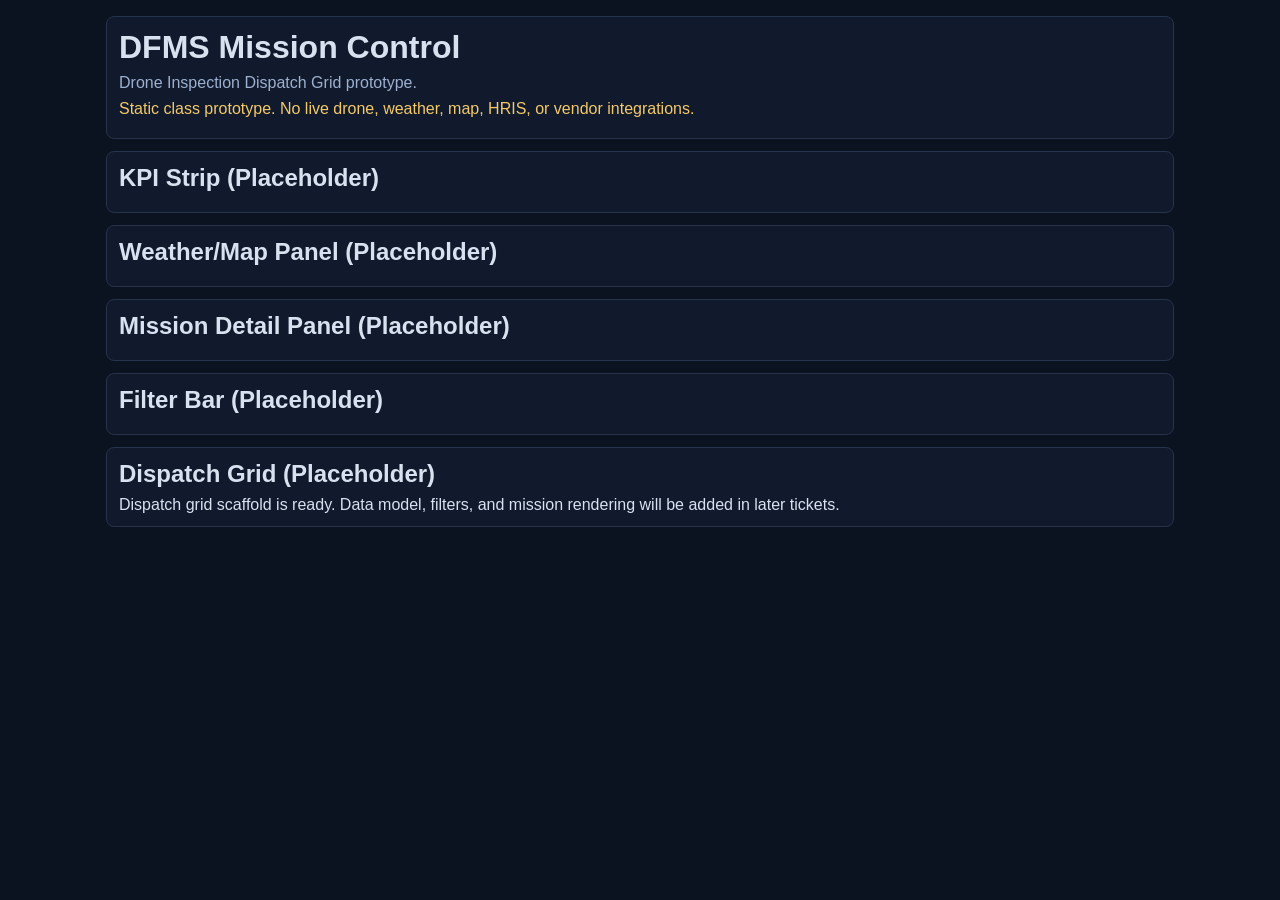
==== prototype/index.html @ b94c5b69 "DFMS-P0-001: scaffold repo docs and static prototype entrypoint" ====
<!doctype html>
<html lang="en">
  <head>
    <meta charset="UTF-8" />
    <meta name="viewport" content="width=device-width, initial-scale=1.0" />
    <title>DFMS Mission Control</title>
    <link rel="stylesheet" href="styles.css" />
    <script src="data.js" defer></script>
    <script src="app.js" defer></script>
  </head>
  <body>
    <main class="app-shell">
      <header class="panel">
        <h1>DFMS Mission Control</h1>
        <p class="subtitle">Drone Inspection Dispatch Grid prototype.</p>
        <p class="note">
          Static class prototype. No live drone, weather, map, HRIS, or vendor integrations.
        </p>
      </header>

      <section class="panel" aria-label="KPI strip">
        <h2>KPI Strip (Placeholder)</h2>
      </section>

      <section class="panel" aria-label="Weather and map panel">
        <h2>Weather/Map Panel (Placeholder)</h2>
      </section>

      <section class="panel" aria-label="Mission detail panel">
        <h2>Mission Detail Panel (Placeholder)</h2>
      </section>

      <section class="panel" aria-label="Filter bar">
        <h2>Filter Bar (Placeholder)</h2>
      </section>

      <section class="panel" aria-label="Dispatch grid">
        <h2>Dispatch Grid (Placeholder)</h2>
        <div id="dispatch-grid-placeholder"></div>
      </section>
    </main>
  </body>
</html>
---- prototype/styles.css ----
:root {
  color-scheme: dark;
}

* {
  box-sizing: border-box;
}

body {
  margin: 0;
  font-family: -apple-system, BlinkMacSystemFont, "Segoe UI", Roboto, Helvetica, Arial, sans-serif;
  background: #0b1220;
  color: #d8e1ef;
}

.app-shell {
  max-width: 1100px;
  margin: 0 auto;
  padding: 16px;
  display: grid;
  gap: 12px;
}

.panel {
  background: #111a2c;
  border: 1px solid #26334a;
  border-radius: 8px;
  padding: 12px;
}

h1,
h2,
p {
  margin: 0 0 8px;
}

.subtitle {
  color: #9db0cf;
}

.note {
  color: #f3c969;
}
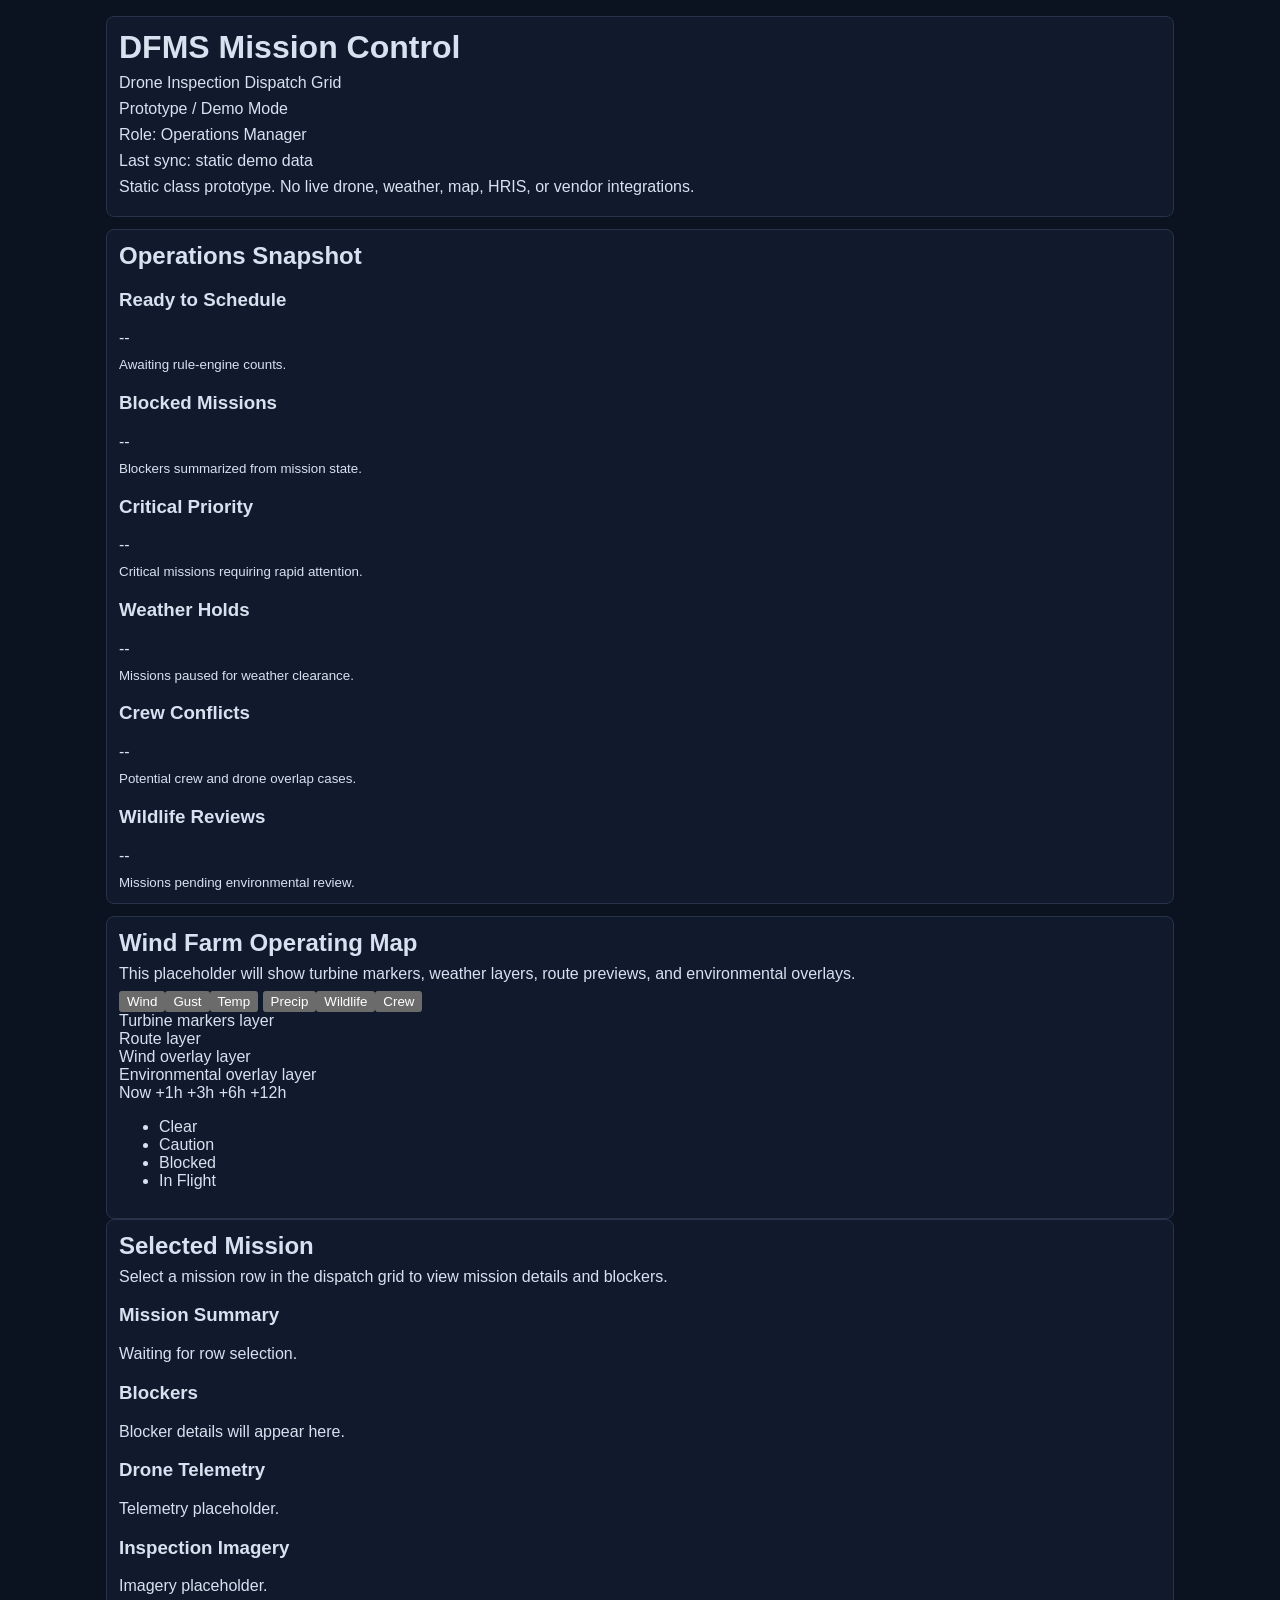
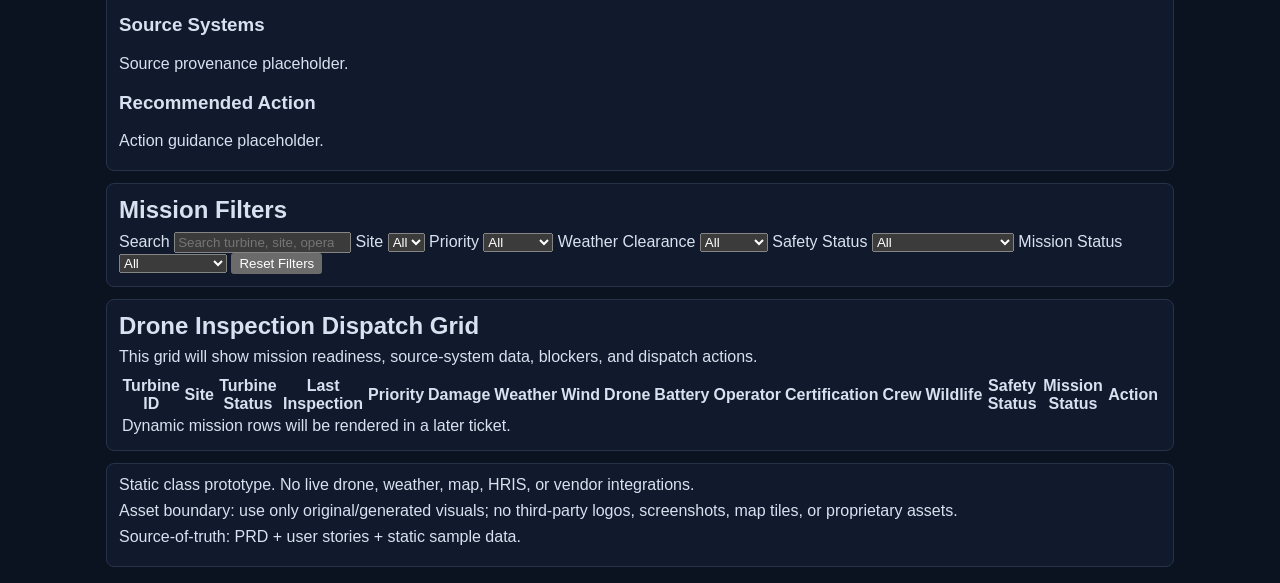
==== commit eccd8f38: "DFMS-P0-004: align header semantics for product name and subtitle" ====
--- a/prototype/index.html
+++ b/prototype/index.html
@@ -9,35 +9,110 @@
     <script src="app.js" defer></script>
   </head>
   <body>
-    <main class="app-shell">
-      <header class="panel">
+    <main id="dfms-app" class="app-shell">
+      <header id="app-header" class="panel" aria-label="Global command center header">
         <h1>DFMS Mission Control</h1>
-        <p class="subtitle">Drone Inspection Dispatch Grid prototype.</p>
-        <p class="note">
-          Static class prototype. No live drone, weather, map, HRIS, or vendor integrations.
-        </p>
+        <p>Drone Inspection Dispatch Grid</p>
+        <p>Prototype / Demo Mode</p>
+        <p id="role-label">Role: Operations Manager</p>
+        <p id="sync-status">Last sync: static demo data</p>
+        <p>Static class prototype. No live drone, weather, map, HRIS, or vendor integrations.</p>
       </header>
 
-      <section class="panel" aria-label="KPI strip">
-        <h2>KPI Strip (Placeholder)</h2>
+      <section id="kpi-strip" class="panel" aria-label="Mission KPI strip">
+        <h2>Operations Snapshot</h2>
+        <div>
+          <article id="kpi-ready"><h3>Ready to Schedule</h3><p>--</p><small>Awaiting rule-engine counts.</small></article>
+          <article id="kpi-blocked"><h3>Blocked Missions</h3><p>--</p><small>Blockers summarized from mission state.</small></article>
+          <article id="kpi-critical"><h3>Critical Priority</h3><p>--</p><small>Critical missions requiring rapid attention.</small></article>
+          <article id="kpi-weather"><h3>Weather Holds</h3><p>--</p><small>Missions paused for weather clearance.</small></article>
+          <article id="kpi-crew"><h3>Crew Conflicts</h3><p>--</p><small>Potential crew and drone overlap cases.</small></article>
+          <article id="kpi-wildlife"><h3>Wildlife Reviews</h3><p>--</p><small>Missions pending environmental review.</small></article>
+        </div>
       </section>
 
-      <section class="panel" aria-label="Weather and map panel">
-        <h2>Weather/Map Panel (Placeholder)</h2>
+      <section id="operations-workspace" aria-label="Upper operations workspace">
+        <section id="weather-map-panel" class="panel" aria-label="Weather and map workspace">
+          <h2>Wind Farm Operating Map</h2>
+          <p>This placeholder will show turbine markers, weather layers, route previews, and environmental overlays.</p>
+          <div aria-label="Map layer controls" role="group">
+            <button type="button">Wind</button><button type="button">Gust</button><button type="button">Temp</button>
+            <button type="button">Precip</button><button type="button">Wildlife</button><button type="button">Crew</button>
+          </div>
+          <div id="map-canvas" role="img" aria-label="Static map canvas placeholder">
+            <div id="map-marker-layer">Turbine markers layer</div>
+            <div id="map-route-layer">Route layer</div>
+            <div id="map-wind-layer">Wind overlay layer</div>
+            <div id="map-environment-layer">Environmental overlay layer</div>
+          </div>
+          <div aria-label="Forecast timeline">
+            <span>Now</span> <span>+1h</span> <span>+3h</span> <span>+6h</span> <span>+12h</span>
+          </div>
+          <ul aria-label="Map legend placeholder">
+            <li>Clear</li>
+            <li>Caution</li>
+            <li>Blocked</li>
+            <li>In Flight</li>
+          </ul>
+        </section>
+
+        <section id="mission-detail-panel" class="panel" aria-label="Selected mission details">
+          <h2>Selected Mission</h2>
+          <p>Select a mission row in the dispatch grid to view mission details and blockers.</p>
+          <section id="detail-mission-summary"><h3>Mission Summary</h3><p>Waiting for row selection.</p></section>
+          <section id="detail-blockers"><h3>Blockers</h3><p>Blocker details will appear here.</p></section>
+          <section id="detail-drone-telemetry"><h3>Drone Telemetry</h3><p>Telemetry placeholder.</p></section>
+          <section id="detail-inspection-imagery"><h3>Inspection Imagery</h3><p>Imagery placeholder.</p></section>
+          <section id="detail-source-systems"><h3>Source Systems</h3><p>Source provenance placeholder.</p></section>
+          <section id="detail-recommended-action"><h3>Recommended Action</h3><p>Action guidance placeholder.</p></section>
+        </section>
       </section>
 
-      <section class="panel" aria-label="Mission detail panel">
-        <h2>Mission Detail Panel (Placeholder)</h2>
+      <form id="filter-bar" class="panel" aria-label="Dispatch grid filters">
+        <h2>Mission Filters</h2>
+        <label for="filter-search">Search</label>
+        <input id="filter-search" name="filter-search" type="search" placeholder="Search turbine, site, operator, or drone" />
+
+        <label for="filter-site">Site</label>
+        <select id="filter-site" name="filter-site"><option>All</option></select>
+
+        <label for="filter-priority">Priority</label>
+        <select id="filter-priority" name="filter-priority"><option>All</option><option>Low</option><option>Medium</option><option>High</option><option>Critical</option></select>
+
+        <label for="filter-weather">Weather Clearance</label>
+        <select id="filter-weather" name="filter-weather"><option>All</option><option>Clear</option><option>Caution</option><option>Hold</option></select>
+
+        <label for="filter-safety">Safety Status</label>
+        <select id="filter-safety" name="filter-safety"><option>All</option><option>Clear</option><option>Weather Hold</option><option>Crew Conflict</option><option>Certification Missing</option><option>Battery Low</option><option>Wildlife Review</option><option>Route Review</option><option>Blocked</option></select>
+
+        <label for="filter-mission">Mission Status</label>
+        <select id="filter-mission" name="filter-mission"><option>All</option><option>Ready</option><option>Needs Review</option><option>Blocked</option><option>Scheduled</option><option>In Flight</option><option>Completed</option></select>
+
+        <button id="filter-reset" type="reset">Reset Filters</button>
+      </form>
+
+      <section id="dispatch-grid-section" class="panel" aria-label="Dispatch grid shell">
+        <h2>Drone Inspection Dispatch Grid</h2>
+        <p>This grid will show mission readiness, source-system data, blockers, and dispatch actions.</p>
+        <div role="region" aria-label="Dispatch grid table wrapper" tabindex="0">
+          <table id="dispatch-grid">
+            <thead>
+              <tr>
+                <th>Turbine ID</th><th>Site</th><th>Turbine Status</th><th>Last Inspection</th><th>Priority</th><th>Damage</th><th>Weather</th><th>Wind</th><th>Drone</th><th>Battery</th><th>Operator</th><th>Certification</th><th>Crew</th><th>Wildlife</th><th>Safety Status</th><th>Mission Status</th><th>Action</th>
+              </tr>
+            </thead>
+            <tbody id="dispatch-grid-body">
+              <tr><td colspan="17">Dynamic mission rows will be rendered in a later ticket.</td></tr>
+            </tbody>
+          </table>
+        </div>
       </section>
 
-      <section class="panel" aria-label="Filter bar">
-        <h2>Filter Bar (Placeholder)</h2>
-      </section>
-
-      <section class="panel" aria-label="Dispatch grid">
-        <h2>Dispatch Grid (Placeholder)</h2>
-        <div id="dispatch-grid-placeholder"></div>
-      </section>
+      <footer class="panel" aria-label="Prototype notes">
+        <p>Static class prototype. No live drone, weather, map, HRIS, or vendor integrations.</p>
+        <p>Asset boundary: use only original/generated visuals; no third-party logos, screenshots, map tiles, or proprietary assets.</p>
+        <p>Source-of-truth: PRD + user stories + static sample data.</p>
+      </footer>
     </main>
   </body>
 </html>
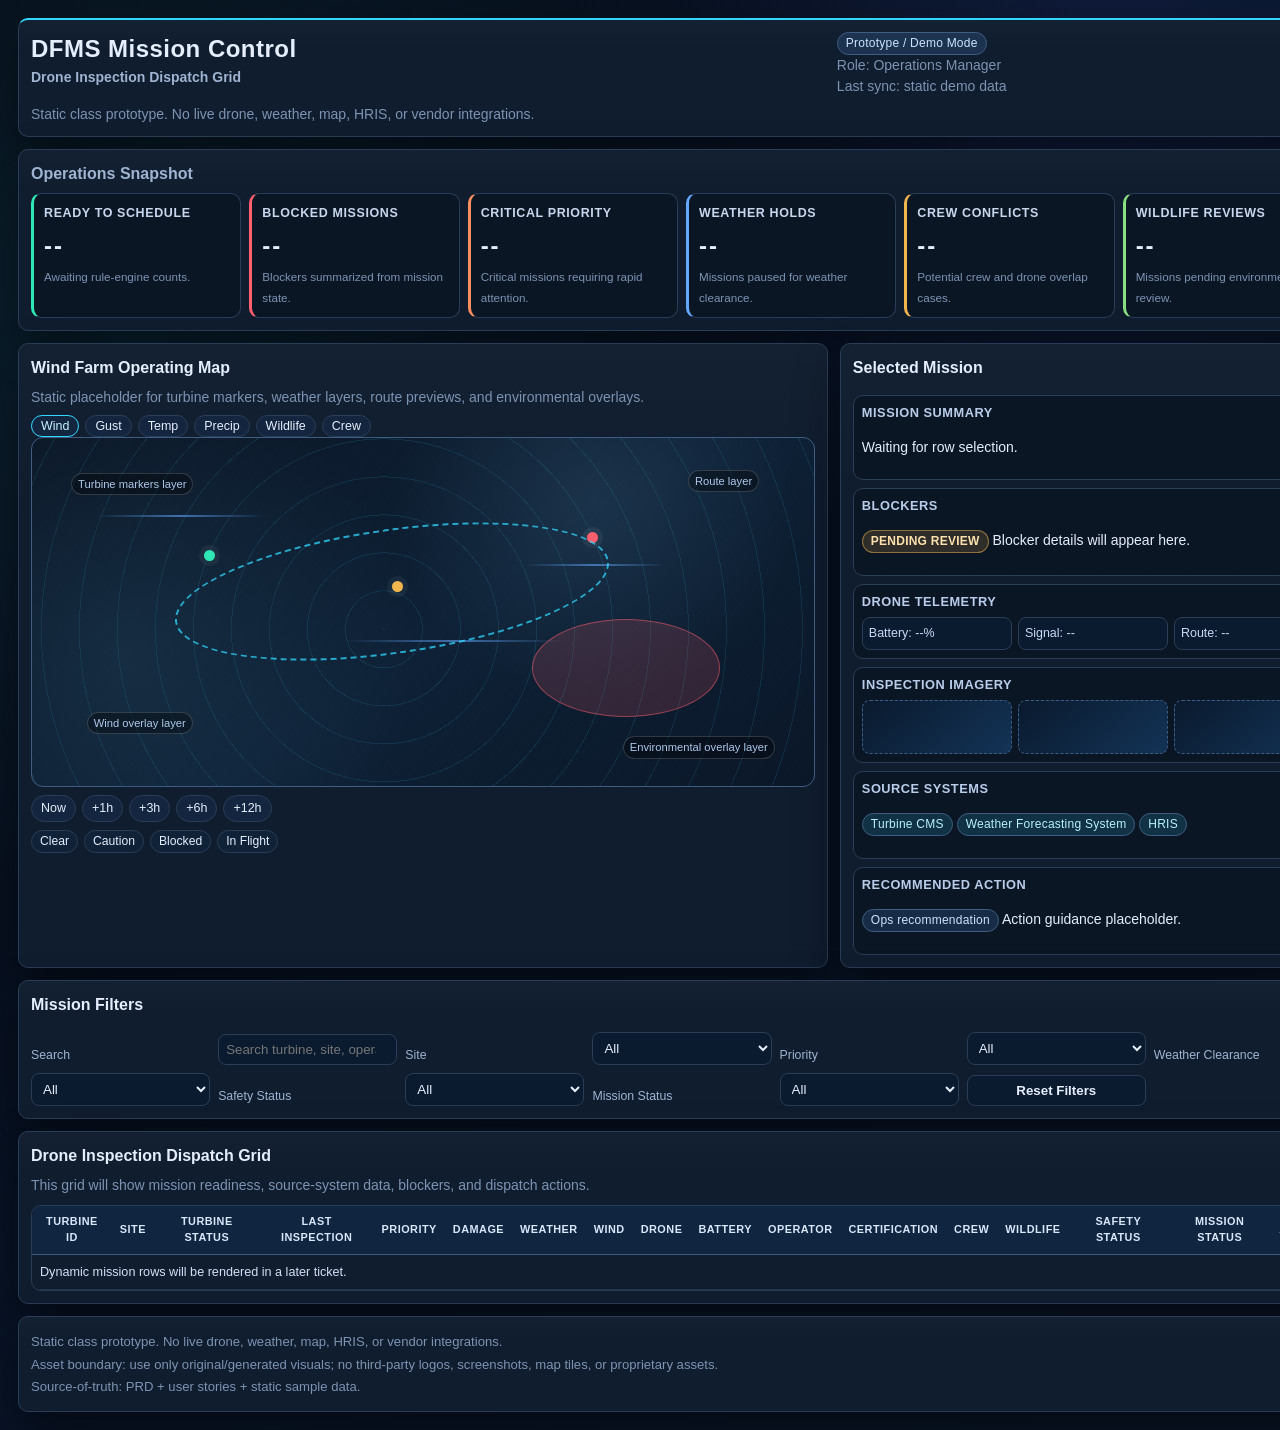
==== commit a3e2fda2: "Address self-review: remove inline map styles in favor of CSS hooks" ====
--- a/prototype/index.html
+++ b/prototype/index.html
@@ -11,60 +11,68 @@
   <body>
     <main id="dfms-app" class="app-shell">
       <header id="app-header" class="panel" aria-label="Global command center header">
-        <h1>DFMS Mission Control</h1>
-        <p>Drone Inspection Dispatch Grid</p>
-        <p>Prototype / Demo Mode</p>
-        <p id="role-label">Role: Operations Manager</p>
-        <p id="sync-status">Last sync: static demo data</p>
-        <p>Static class prototype. No live drone, weather, map, HRIS, or vendor integrations.</p>
+        <div>
+          <h1 class="header-title">DFMS Mission Control</h1>
+          <p class="header-subtitle">Drone Inspection Dispatch Grid</p>
+        </div>
+        <div>
+          <span class="metadata-pill">Prototype / Demo Mode</span>
+          <p id="role-label" class="header-meta">Role: Operations Manager</p>
+          <p id="sync-status" class="header-meta">Last sync: static demo data</p>
+        </div>
+        <p class="header-disclaimer">Static class prototype. No live drone, weather, map, HRIS, or vendor integrations.</p>
       </header>
 
       <section id="kpi-strip" class="panel" aria-label="Mission KPI strip">
         <h2>Operations Snapshot</h2>
-        <div>
-          <article id="kpi-ready"><h3>Ready to Schedule</h3><p>--</p><small>Awaiting rule-engine counts.</small></article>
-          <article id="kpi-blocked"><h3>Blocked Missions</h3><p>--</p><small>Blockers summarized from mission state.</small></article>
-          <article id="kpi-critical"><h3>Critical Priority</h3><p>--</p><small>Critical missions requiring rapid attention.</small></article>
-          <article id="kpi-weather"><h3>Weather Holds</h3><p>--</p><small>Missions paused for weather clearance.</small></article>
-          <article id="kpi-crew"><h3>Crew Conflicts</h3><p>--</p><small>Potential crew and drone overlap cases.</small></article>
-          <article id="kpi-wildlife"><h3>Wildlife Reviews</h3><p>--</p><small>Missions pending environmental review.</small></article>
+        <div class="kpi-grid">
+          <article id="kpi-ready" class="kpi-card kpi-card--ready"><h3>Ready to Schedule</h3><p class="metric-value">--</p><small>Awaiting rule-engine counts.</small></article>
+          <article id="kpi-blocked" class="kpi-card kpi-card--blocked"><h3>Blocked Missions</h3><p class="metric-value">--</p><small>Blockers summarized from mission state.</small></article>
+          <article id="kpi-critical" class="kpi-card kpi-card--critical"><h3>Critical Priority</h3><p class="metric-value">--</p><small>Critical missions requiring rapid attention.</small></article>
+          <article id="kpi-weather" class="kpi-card kpi-card--weather"><h3>Weather Holds</h3><p class="metric-value">--</p><small>Missions paused for weather clearance.</small></article>
+          <article id="kpi-crew" class="kpi-card kpi-card--crew"><h3>Crew Conflicts</h3><p class="metric-value">--</p><small>Potential crew and drone overlap cases.</small></article>
+          <article id="kpi-wildlife" class="kpi-card kpi-card--wildlife"><h3>Wildlife Reviews</h3><p class="metric-value">--</p><small>Missions pending environmental review.</small></article>
         </div>
       </section>
 
       <section id="operations-workspace" aria-label="Upper operations workspace">
         <section id="weather-map-panel" class="panel" aria-label="Weather and map workspace">
           <h2>Wind Farm Operating Map</h2>
-          <p>This placeholder will show turbine markers, weather layers, route previews, and environmental overlays.</p>
-          <div aria-label="Map layer controls" role="group">
-            <button type="button">Wind</button><button type="button">Gust</button><button type="button">Temp</button>
+          <p class="header-meta">Static placeholder for turbine markers, weather layers, route previews, and environmental overlays.</p>
+          <div class="map-controls" aria-label="Map layer controls" role="group">
+            <button type="button" class="active">Wind</button><button type="button">Gust</button><button type="button">Temp</button>
             <button type="button">Precip</button><button type="button">Wildlife</button><button type="button">Crew</button>
           </div>
           <div id="map-canvas" role="img" aria-label="Static map canvas placeholder">
-            <div id="map-marker-layer">Turbine markers layer</div>
-            <div id="map-route-layer">Route layer</div>
-            <div id="map-wind-layer">Wind overlay layer</div>
-            <div id="map-environment-layer">Environmental overlay layer</div>
+            <div id="map-marker-layer" class="map-layer-label">Turbine markers layer</div>
+            <div id="map-route-layer" class="map-layer-label">Route layer</div>
+            <div id="map-wind-layer" class="map-layer-label">Wind overlay layer</div>
+            <div id="map-environment-layer" class="map-layer-label">Environmental overlay layer</div>
+            <span class="map-marker marker-clear marker-a"></span>
+            <span class="map-marker marker-caution marker-b"></span>
+            <span class="map-marker marker-blocked marker-c"></span>
+            <span class="wind-streak streak-a"></span>
+            <span class="wind-streak streak-b"></span>
+            <span class="wind-streak streak-c"></span>
+            <span class="route-line"></span>
+            <span class="environment-zone"></span>
           </div>
-          <div aria-label="Forecast timeline">
+          <div class="timeline-row" aria-label="Forecast timeline">
             <span>Now</span> <span>+1h</span> <span>+3h</span> <span>+6h</span> <span>+12h</span>
           </div>
-          <ul aria-label="Map legend placeholder">
-            <li>Clear</li>
-            <li>Caution</li>
-            <li>Blocked</li>
-            <li>In Flight</li>
+          <ul class="map-legend" aria-label="Map legend placeholder">
+            <li>Clear</li><li>Caution</li><li>Blocked</li><li>In Flight</li>
           </ul>
         </section>
 
         <section id="mission-detail-panel" class="panel" aria-label="Selected mission details">
           <h2>Selected Mission</h2>
-          <p>Select a mission row in the dispatch grid to view mission details and blockers.</p>
-          <section id="detail-mission-summary"><h3>Mission Summary</h3><p>Waiting for row selection.</p></section>
-          <section id="detail-blockers"><h3>Blockers</h3><p>Blocker details will appear here.</p></section>
-          <section id="detail-drone-telemetry"><h3>Drone Telemetry</h3><p>Telemetry placeholder.</p></section>
-          <section id="detail-inspection-imagery"><h3>Inspection Imagery</h3><p>Imagery placeholder.</p></section>
-          <section id="detail-source-systems"><h3>Source Systems</h3><p>Source provenance placeholder.</p></section>
-          <section id="detail-recommended-action"><h3>Recommended Action</h3><p>Action guidance placeholder.</p></section>
+          <section id="detail-mission-summary" class="detail-module"><h3>Mission Summary</h3><p>Waiting for row selection.</p></section>
+          <section id="detail-blockers" class="detail-module"><h3>Blockers</h3><p><span class="status-pill status-review">Pending review</span> Blocker details will appear here.</p></section>
+          <section id="detail-drone-telemetry" class="detail-module"><h3>Drone Telemetry</h3><div class="telemetry-grid"><span>Battery: --%</span><span>Signal: --</span><span>Route: --</span></div></section>
+          <section id="detail-inspection-imagery" class="detail-module"><h3>Inspection Imagery</h3><div class="imagery-strip"><div class="img-tile" aria-hidden="true"></div><div class="img-tile" aria-hidden="true"></div><div class="img-tile" aria-hidden="true"></div></div></section>
+          <section id="detail-source-systems" class="detail-module"><h3>Source Systems</h3><p><span class="source-chip">Turbine CMS</span> <span class="source-chip">Weather Forecasting System</span> <span class="source-chip">HRIS</span></p></section>
+          <section id="detail-recommended-action" class="detail-module"><h3>Recommended Action</h3><p><span class="metadata-pill">Ops recommendation</span> Action guidance placeholder.</p></section>
         </section>
       </section>
 
@@ -72,29 +80,23 @@
         <h2>Mission Filters</h2>
         <label for="filter-search">Search</label>
         <input id="filter-search" name="filter-search" type="search" placeholder="Search turbine, site, operator, or drone" />
-
         <label for="filter-site">Site</label>
         <select id="filter-site" name="filter-site"><option>All</option></select>
-
         <label for="filter-priority">Priority</label>
         <select id="filter-priority" name="filter-priority"><option>All</option><option>Low</option><option>Medium</option><option>High</option><option>Critical</option></select>
-
         <label for="filter-weather">Weather Clearance</label>
         <select id="filter-weather" name="filter-weather"><option>All</option><option>Clear</option><option>Caution</option><option>Hold</option></select>
-
         <label for="filter-safety">Safety Status</label>
         <select id="filter-safety" name="filter-safety"><option>All</option><option>Clear</option><option>Weather Hold</option><option>Crew Conflict</option><option>Certification Missing</option><option>Battery Low</option><option>Wildlife Review</option><option>Route Review</option><option>Blocked</option></select>
-
         <label for="filter-mission">Mission Status</label>
         <select id="filter-mission" name="filter-mission"><option>All</option><option>Ready</option><option>Needs Review</option><option>Blocked</option><option>Scheduled</option><option>In Flight</option><option>Completed</option></select>
-
         <button id="filter-reset" type="reset">Reset Filters</button>
       </form>
 
       <section id="dispatch-grid-section" class="panel" aria-label="Dispatch grid shell">
         <h2>Drone Inspection Dispatch Grid</h2>
         <p>This grid will show mission readiness, source-system data, blockers, and dispatch actions.</p>
-        <div role="region" aria-label="Dispatch grid table wrapper" tabindex="0">
+        <div class="grid-wrap" role="region" aria-label="Dispatch grid table wrapper" tabindex="0">
           <table id="dispatch-grid">
             <thead>
               <tr>
--- a/prototype/styles.css
+++ b/prototype/styles.css
@@ -1,43 +1,168 @@
 :root {
   color-scheme: dark;
+  --bg: #060d17;
+  --bg-elevated: #0b1625;
+  --panel: #101d2f;
+  --panel-strong: #13243b;
+  --border: #2a3d56;
+  --border-strong: #3e5d81;
+  --text: #e5eefc;
+  --muted: #9eb4d1;
+  --muted-2: #7c93b2;
+  --accent: #31d7ff;
+  --success: #2ee7b4;
+  --warning: #f3b64e;
+  --danger: #ff5f6d;
+  --info: #62a8ff;
+  --shadow: 0 20px 45px rgba(0, 0, 0, 0.45);
+  --radius: 10px;
+  --radius-lg: 16px;
 }
 
-* {
-  box-sizing: border-box;
-}
+* { box-sizing: border-box; }
 
 body {
   margin: 0;
-  font-family: -apple-system, BlinkMacSystemFont, "Segoe UI", Roboto, Helvetica, Arial, sans-serif;
-  background: #0b1220;
-  color: #d8e1ef;
+  color: var(--text);
+  font: 500 14px/1.45 Inter, -apple-system, BlinkMacSystemFont, "Segoe UI", Roboto, Helvetica, Arial, sans-serif;
+  background:
+    radial-gradient(circle at 10% 20%, rgba(49, 215, 255, 0.1), transparent 38%),
+    radial-gradient(circle at 85% 5%, rgba(80, 110, 255, 0.11), transparent 30%),
+    linear-gradient(135deg, #050a13, #081326 50%, #091425);
+  min-height: 100vh;
+}
+
+body::before {
+  content: "";
+  position: fixed;
+  inset: 0;
+  pointer-events: none;
+  background:
+    linear-gradient(rgba(255,255,255,.03) 1px, transparent 1px) 0 0/44px 44px,
+    linear-gradient(90deg, rgba(255,255,255,.025) 1px, transparent 1px) 0 0/44px 44px;
+  opacity: .18;
+}
+
+:focus-visible {
+  outline: 2px solid var(--accent);
+  outline-offset: 2px;
 }
 
 .app-shell {
-  max-width: 1100px;
+  min-height: 100vh;
+  max-width: 1360px;
   margin: 0 auto;
-  padding: 16px;
+  padding: 18px;
   display: grid;
   gap: 12px;
 }
 
 .panel {
-  background: #111a2c;
-  border: 1px solid #26334a;
-  border-radius: 8px;
+  background: linear-gradient(180deg, rgba(255,255,255,.015), transparent 24%), var(--panel);
+  border: 1px solid var(--border);
+  border-radius: var(--radius);
+  box-shadow: var(--shadow);
   padding: 12px;
 }
 
-h1,
-h2,
-p {
-  margin: 0 0 8px;
+#app-header {
+  display: grid;
+  grid-template-columns: 1.6fr 1fr;
+  gap: 8px 12px;
+  border-top: 2px solid var(--accent);
 }
 
-.subtitle {
-  color: #9db0cf;
+.header-title {margin:0;font-size:1.5rem;letter-spacing:.02em;}
+.header-subtitle {margin:0;color:var(--muted);font-weight:600;}
+.header-meta,.header-disclaimer {margin:0;color:var(--muted-2);}
+
+.metadata-pill,.readonly-chip,.source-chip,.status-pill {
+  display:inline-flex;align-items:center;gap:6px;padding:2px 8px;border-radius:999px;
+  border:1px solid var(--border-strong);font-size:.75rem;letter-spacing:.02em;
 }
+.metadata-pill{background:rgba(98,168,255,.15);color:#cde4ff;}
+.readonly-chip{background:rgba(158,180,209,.18);color:#d9e4f3;}
+.source-chip{background:rgba(49,215,255,.14);color:#b8f0ff;}
 
-.note {
-  color: #f3c969;
+#kpi-strip h2{margin:0 0 8px;font-size:1rem;color:var(--muted)}
+.kpi-grid{display:grid;gap:8px;grid-template-columns:repeat(6,minmax(0,1fr));}
+.kpi-card{padding:10px;border-radius:10px;border:1px solid var(--border);background:var(--bg-elevated)}
+.kpi-card h3{margin:0;color:#c8d7ed;font-size:.78rem;text-transform:uppercase;letter-spacing:.05em}
+.metric-value{margin:6px 0 3px;font-size:1.5rem;font-weight:800;letter-spacing:.08em}
+.kpi-card small{color:var(--muted-2)}
+.kpi-card--ready{border-left:3px solid var(--success)} .kpi-card--blocked{border-left:3px solid var(--danger)}
+.kpi-card--critical{border-left:3px solid #ff8f5f} .kpi-card--weather{border-left:3px solid var(--info)}
+.kpi-card--crew{border-left:3px solid var(--warning)} .kpi-card--wildlife{border-left:3px solid #89df7f}
+
+#operations-workspace{display:grid;grid-template-columns:1.6fr 1fr;gap:12px}
+#weather-map-panel h2,#mission-detail-panel h2,#dispatch-grid-section h2,#filter-bar h2{margin:0 0 8px;font-size:1rem}
+#map-canvas{position:relative;min-height:350px;border:1px solid var(--border-strong);border-radius:12px;overflow:hidden;
+  background:
+  radial-gradient(circle at 12% 62%, rgba(45,88,116,.28), transparent 40%),
+  radial-gradient(circle at 72% 18%, rgba(90,143,178,.17), transparent 32%),
+  repeating-radial-gradient(circle at 45% 55%, rgba(49,215,255,.11) 0 1px, transparent 1px 38px),
+  linear-gradient(145deg, #0a1524, #0e2136 54%, #0a1728);
 }
+#map-canvas::before{content:"";position:absolute;inset:0;background:repeating-linear-gradient(130deg,transparent 0 12px,rgba(255,255,255,.03) 12px 13px);opacity:.22}
+.map-layer-label{position:absolute;font-size:.7rem;color:#aec8ea;background:rgba(0,0,0,.35);padding:2px 6px;border-radius:999px;border:1px solid rgba(255,255,255,.16)}
+#map-marker-layer{top:10%;left:5%} #map-route-layer{top:9%;right:7%} #map-wind-layer{bottom:15%;left:7%} #map-environment-layer{bottom:8%;right:5%}
+.map-marker{position:absolute;width:11px;height:11px;border-radius:50%;box-shadow:0 0 0 5px rgba(255,255,255,.05)}
+.marker-clear{background:var(--success)} .marker-blocked{background:var(--danger)} .marker-caution{background:var(--warning)}
+.route-line{position:absolute;left:18%;top:26%;width:56%;height:36%;border:2px dashed rgba(49,215,255,.75);border-radius:50%;transform:rotate(-8deg)}
+.environment-zone{position:absolute;right:12%;bottom:20%;width:24%;height:28%;border-radius:50%;background:rgba(255,95,109,.16);border:1px solid rgba(255,95,109,.5)}
+.wind-streak{position:absolute;height:2px;background:linear-gradient(90deg,transparent,rgba(98,168,255,.9),transparent);opacity:.65}
+
+.marker-a{left:22%;top:32%}
+.marker-b{left:46%;top:41%}
+.marker-c{left:71%;top:27%}
+.streak-a{left:8%;top:22%;width:22%}
+.streak-b{left:40%;top:58%;width:28%}
+.streak-c{left:63%;top:36%;width:18%}
+
+.map-controls,.timeline-row,.map-legend{display:flex;flex-wrap:wrap;gap:6px;margin-top:8px}
+.map-controls button,.timeline-row span{background:#14263f;border:1px solid var(--border);color:var(--text);border-radius:999px;padding:3px 9px;font-size:.78rem}
+.map-controls button.active{border-color:var(--accent);color:#c8f5ff}
+.map-legend{list-style:none;padding:0;margin:8px 0 0}
+.map-legend li{padding:2px 8px;background:#0f2238;border:1px solid var(--border);border-radius:999px;font-size:.76rem}
+
+#mission-detail-panel{display:grid;gap:8px;align-content:start}
+.detail-module{background:var(--bg-elevated);border:1px solid var(--border);border-radius:10px;padding:8px}
+.detail-module h3{margin:0 0 6px;font-size:.8rem;text-transform:uppercase;letter-spacing:.04em;color:#b9cdea}
+.telemetry-grid{display:grid;grid-template-columns:repeat(3,minmax(0,1fr));gap:6px}
+.telemetry-grid span{display:block;background:#0b1b2f;border:1px solid var(--border);border-radius:8px;padding:6px;color:#c6daf6;font-size:.78rem}
+.imagery-strip{display:grid;grid-template-columns:repeat(3,minmax(0,1fr));gap:6px}
+.img-tile{height:54px;border-radius:8px;border:1px dashed var(--border-strong);background:linear-gradient(140deg,#0a1a2e,#133356)}
+
+#filter-bar{display:grid;grid-template-columns:repeat(7,minmax(0,1fr));gap:8px;align-items:end}
+#filter-bar h2{grid-column:1/-1}
+#filter-bar label{font-size:.77rem;color:var(--muted);margin:0}
+#filter-bar input,#filter-bar select,#filter-bar button{width:100%;background:#0b1b2f;color:var(--text);border:1px solid var(--border);border-radius:8px;padding:7px}
+#filter-reset{background:#193556;border-color:var(--border-strong);font-weight:700}
+
+#dispatch-grid-section p{margin:.1rem 0 .6rem;color:var(--muted-2)}
+.grid-wrap{overflow:auto;border:1px solid var(--border);border-radius:10px}
+#dispatch-grid{min-width:1300px;width:100%;border-collapse:collapse;font-size:.79rem}
+#dispatch-grid thead th{position:sticky;top:0;background:#10253f;color:#d9e7fb;text-transform:uppercase;letter-spacing:.045em;font-size:.68rem;padding:8px;border-bottom:1px solid var(--border-strong)}
+#dispatch-grid td{padding:8px;border-bottom:1px solid #20344e;color:#d2e0f7}
+#dispatch-grid tbody tr:nth-child(even){background:rgba(255,255,255,.018)}
+
+.status-pill{font-weight:700;text-transform:uppercase}
+.status-clear,.status-ready,.status-completed{background:rgba(46,231,180,.15);color:#b8f6e2;border-color:rgba(46,231,180,.45)}
+.status-caution,.status-review{background:rgba(243,182,78,.15);color:#ffe1ad;border-color:rgba(243,182,78,.5)}
+.status-hold,.status-blocked,.status-critical{background:rgba(255,95,109,.15);color:#ffc5cb;border-color:rgba(255,95,109,.55)}
+.status-scheduled,.status-in-flight{background:rgba(98,168,255,.16);color:#cce1ff;border-color:rgba(98,168,255,.52)}
+
+footer p{margin:.2rem 0;color:var(--muted-2);font-size:.82rem}
+
+@media (max-width: 1120px){
+  .kpi-grid{grid-template-columns:repeat(3,minmax(0,1fr));}
+  #filter-bar{grid-template-columns:repeat(4,minmax(0,1fr));}
+}
+@media (max-width: 900px){
+  #app-header,#operations-workspace{grid-template-columns:1fr;}
+  #filter-bar{grid-template-columns:repeat(2,minmax(0,1fr));}
+}
+@media (max-width: 768px){
+  .kpi-grid,#filter-bar{grid-template-columns:1fr;}
+  .app-shell{padding:12px}
+}
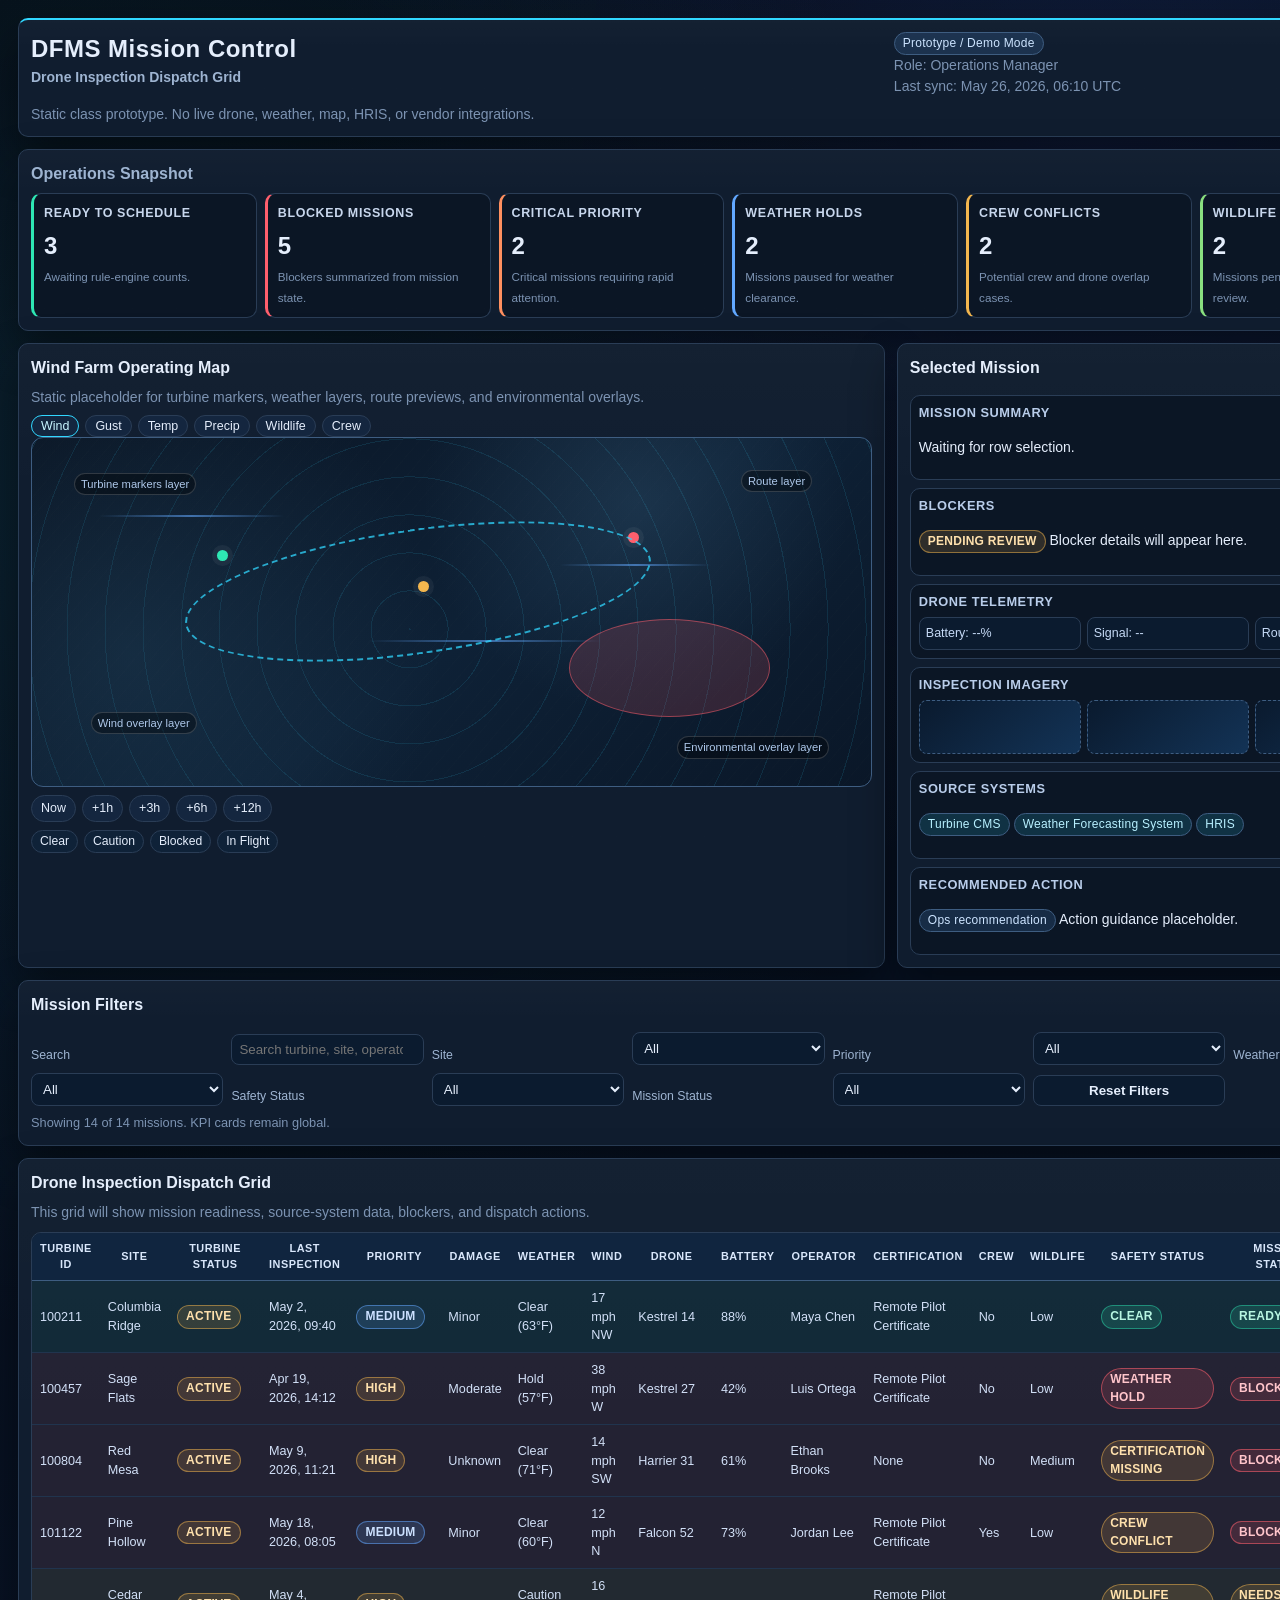
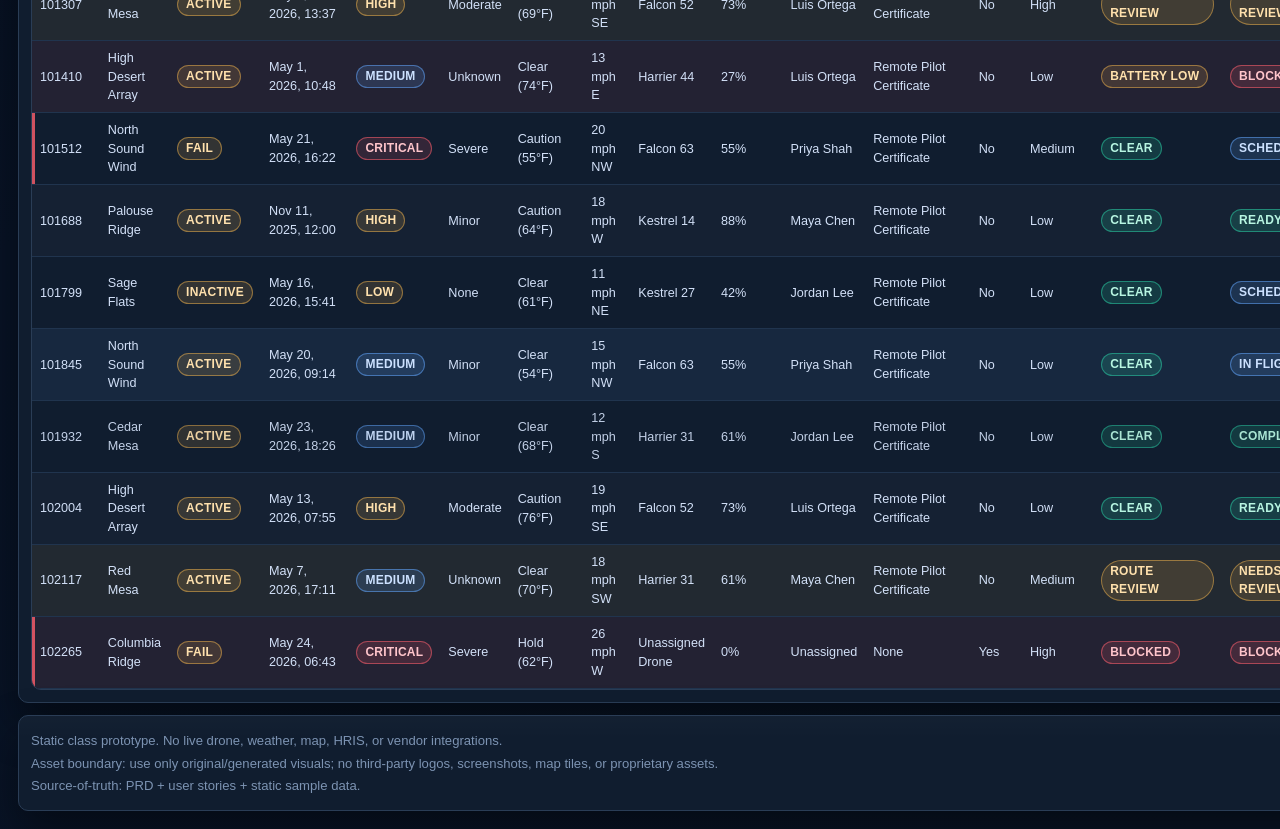
==== commit 3799b0bd: "Refine DFMS-P0-007 filter implementation readability" ====
--- a/prototype/index.html
+++ b/prototype/index.html
@@ -89,8 +89,9 @@
         <label for="filter-safety">Safety Status</label>
         <select id="filter-safety" name="filter-safety"><option>All</option><option>Clear</option><option>Weather Hold</option><option>Crew Conflict</option><option>Certification Missing</option><option>Battery Low</option><option>Wildlife Review</option><option>Route Review</option><option>Blocked</option></select>
         <label for="filter-mission">Mission Status</label>
-        <select id="filter-mission" name="filter-mission"><option>All</option><option>Ready</option><option>Needs Review</option><option>Blocked</option><option>Scheduled</option><option>In Flight</option><option>Completed</option></select>
+        <select id="filter-mission" name="filter-mission"><option>All</option><option>Not Scheduled</option><option>Ready</option><option>Scheduled</option><option>In Flight</option><option>Completed</option><option>Blocked</option><option>Needs Review</option></select>
         <button id="filter-reset" type="reset">Reset Filters</button>
+        <p id="filter-result-summary" aria-live="polite">Showing 0 of 0 missions</p>
       </form>
 
       <section id="dispatch-grid-section" class="panel" aria-label="Dispatch grid shell">
--- a/prototype/styles.css
+++ b/prototype/styles.css
@@ -166,3 +166,57 @@
   .kpi-grid,#filter-bar{grid-template-columns:1fr;}
   .app-shell{padding:12px}
 }
+
+.mission-row { transition: background-color 120ms ease-in; }
+
+.mission-row--blocked { background: rgba(255, 95, 109, 0.08) !important; }
+.mission-row--ready { background: rgba(46, 231, 180, 0.06); }
+.mission-row--critical { box-shadow: inset 3px 0 0 rgba(255, 95, 109, 0.8); }
+.mission-row--review { background: rgba(243, 182, 78, 0.08) !important; }
+.mission-row--in-flight { background: rgba(98, 168, 255, 0.08) !important; }
+.mission-row--completed { opacity: 0.92; }
+
+.action-button {
+  border: 1px solid var(--border-strong);
+  border-radius: 999px;
+  background: #143052;
+  color: #d8e9ff;
+  font-weight: 700;
+  font-size: .72rem;
+  letter-spacing: .02em;
+  padding: 4px 10px;
+  cursor: default;
+}
+
+.action-button--primary {
+  background: rgba(46, 231, 180, 0.2);
+  border-color: rgba(46, 231, 180, 0.55);
+  color: #b8f6e2;
+}
+
+.action-button--blocked {
+  background: rgba(255, 95, 109, 0.2);
+  border-color: rgba(255, 95, 109, 0.55);
+  color: #ffc5cb;
+}
+
+.action-button--review {
+  background: rgba(243, 182, 78, 0.2);
+  border-color: rgba(243, 182, 78, 0.55);
+  color: #ffe1ad;
+}
+
+.cell-muted { color: var(--muted) !important; text-align: center; }
+
+#filter-result-summary {
+  grid-column: 1 / -1;
+  margin: 0;
+  font-size: .8rem;
+  color: var(--muted-2);
+}
+
+.mission-row--empty td {
+  text-align: center;
+  padding: 16px 8px;
+  color: var(--muted);
+}
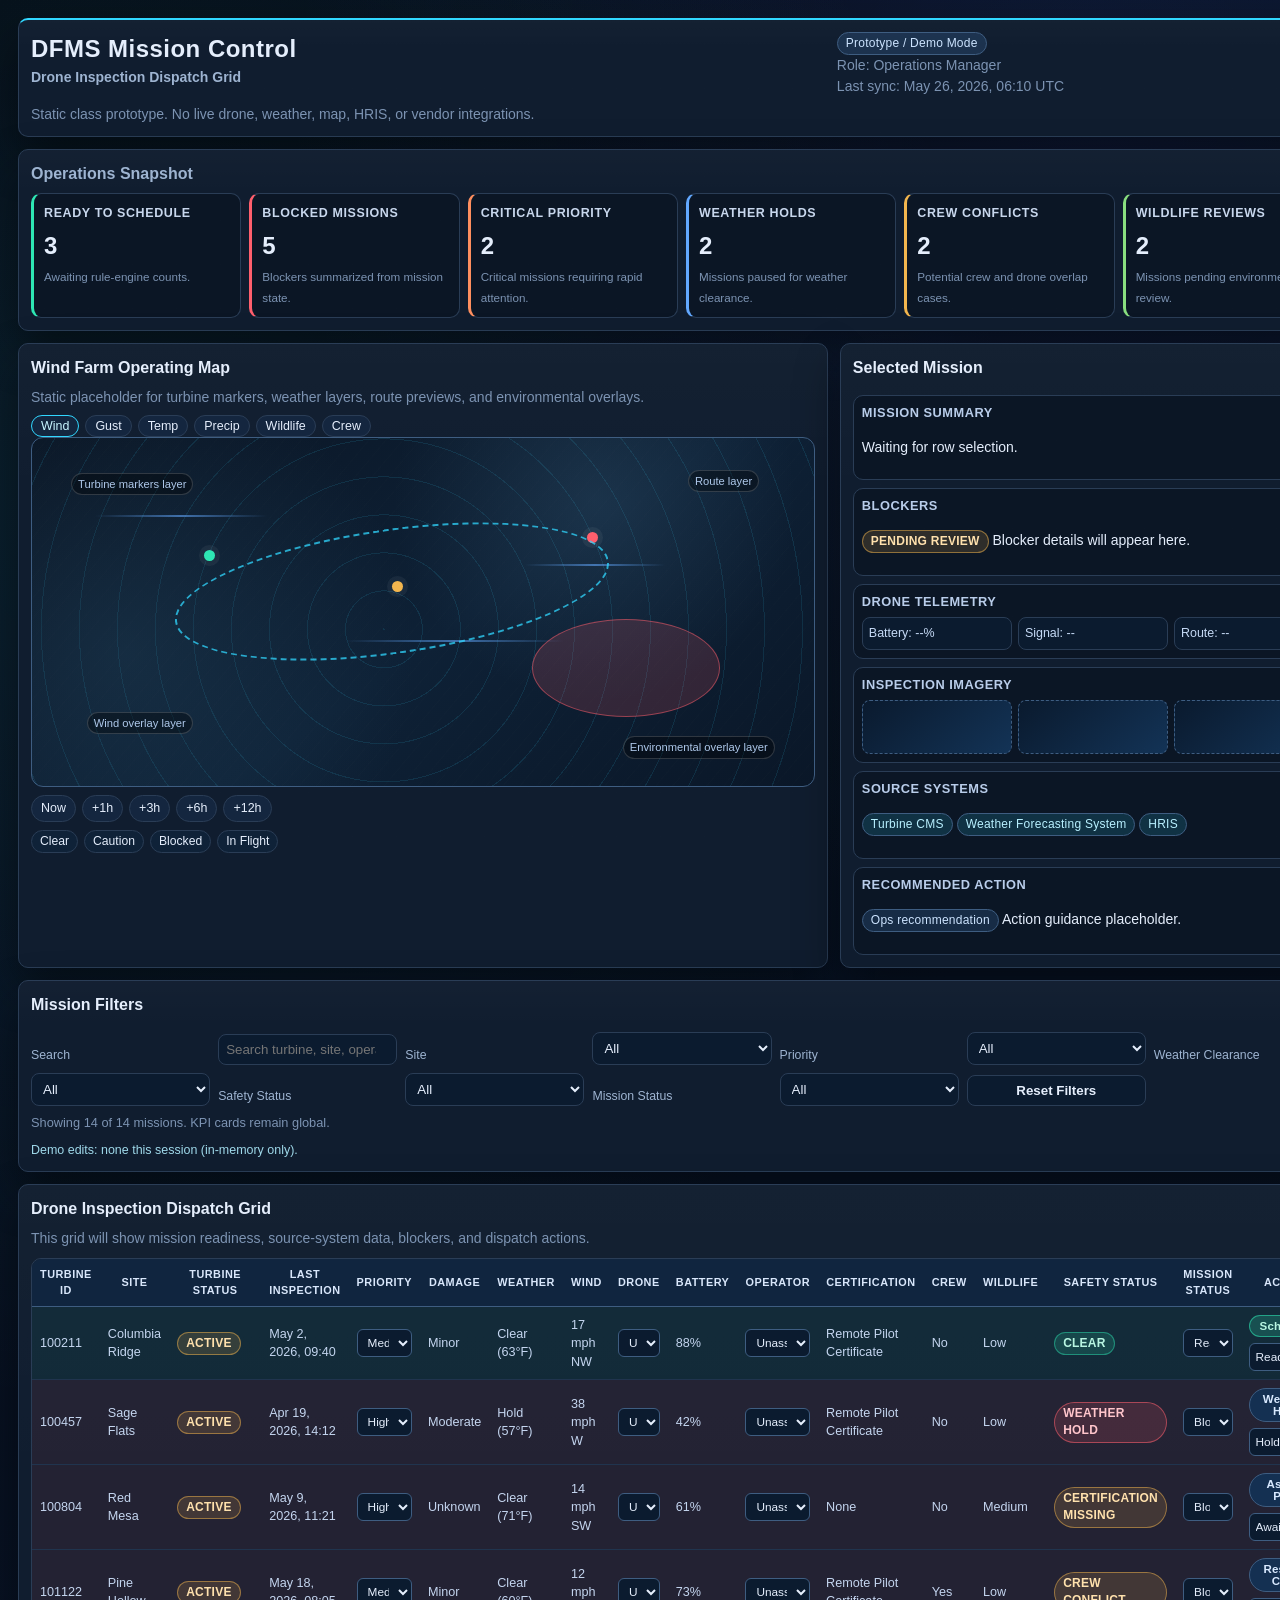
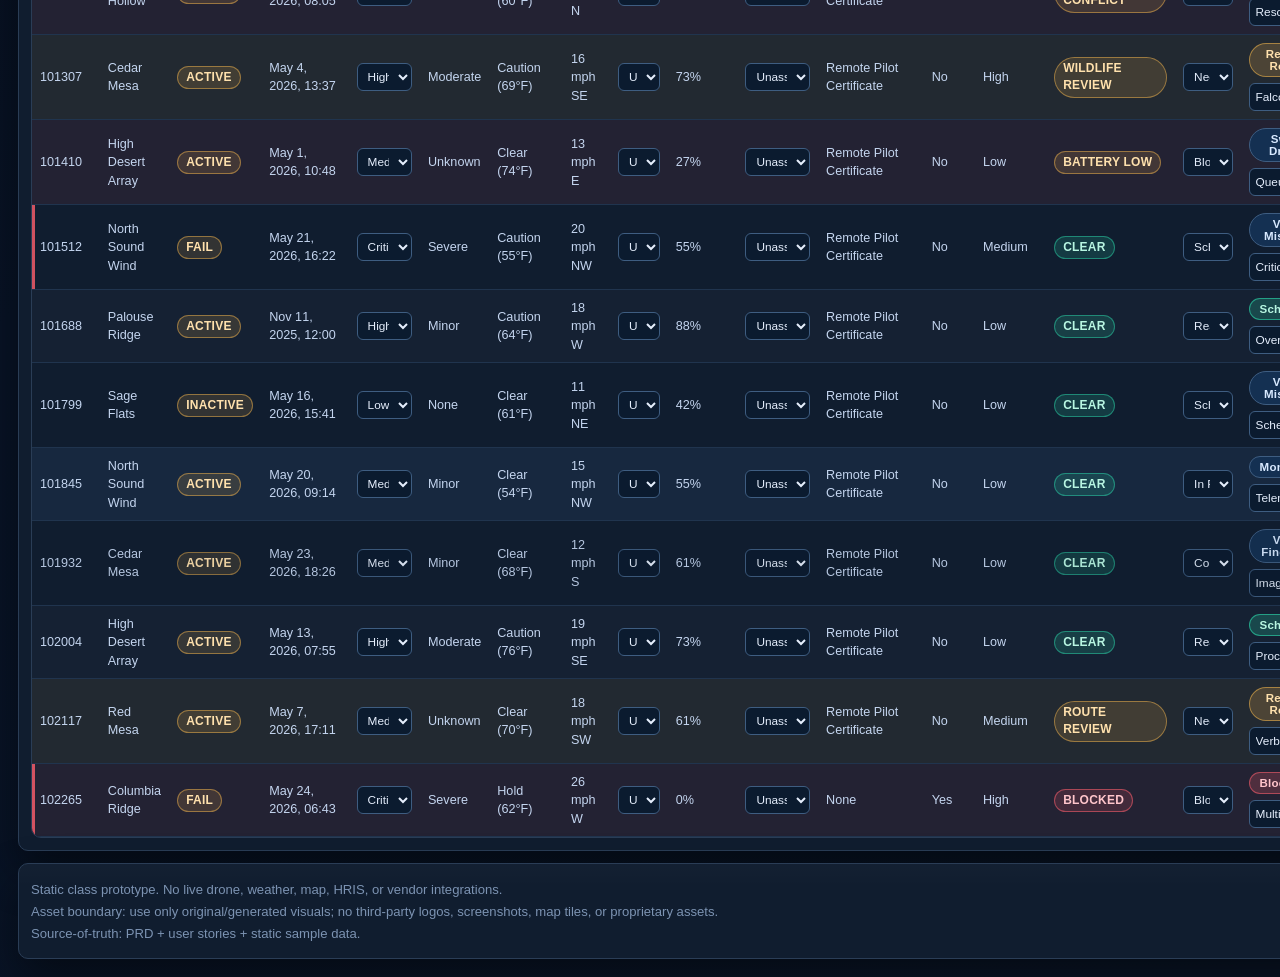
==== commit 5a598239: "DFMS-P0-008: use DFMS enum keys for editable select options" ====
--- a/prototype/index.html
+++ b/prototype/index.html
@@ -92,6 +92,7 @@
         <select id="filter-mission" name="filter-mission"><option>All</option><option>Not Scheduled</option><option>Ready</option><option>Scheduled</option><option>In Flight</option><option>Completed</option><option>Blocked</option><option>Needs Review</option></select>
         <button id="filter-reset" type="reset">Reset Filters</button>
         <p id="filter-result-summary" aria-live="polite">Showing 0 of 0 missions</p>
+        <p id="edit-session-summary" aria-live="polite">Demo edits: none this session (in-memory only).</p>
       </form>
 
       <section id="dispatch-grid-section" class="panel" aria-label="Dispatch grid shell">
--- a/prototype/styles.css
+++ b/prototype/styles.css
@@ -220,3 +220,49 @@
   padding: 16px 8px;
   color: var(--muted);
 }
+
+.editable-control {
+  width: 100%;
+  background: #0b1b2f;
+  color: var(--text);
+  border: 1px solid var(--border-strong);
+  border-radius: 6px;
+  padding: 4px 6px;
+  font-size: .74rem;
+}
+
+.editable-control--compact {
+  min-height: 28px;
+}
+
+.ops-note-input {
+  margin-top: 6px;
+}
+
+.cell-readonly {
+  color: #c4d5ef !important;
+}
+
+.mission-row--edited {
+  box-shadow: inset 0 0 0 1px rgba(49, 215, 255, 0.45);
+}
+
+.edited-chip {
+  display: inline-block;
+  margin-left: 6px;
+  padding: 1px 7px;
+  border-radius: 999px;
+  border: 1px solid rgba(49, 215, 255, 0.5);
+  background: rgba(49, 215, 255, 0.12);
+  color: #c6f8ff;
+  font-size: .65rem;
+  text-transform: uppercase;
+  letter-spacing: .04em;
+}
+
+#edit-session-summary {
+  grid-column: 1 / -1;
+  margin: 0;
+  font-size: .78rem;
+  color: #9fd9ea;
+}
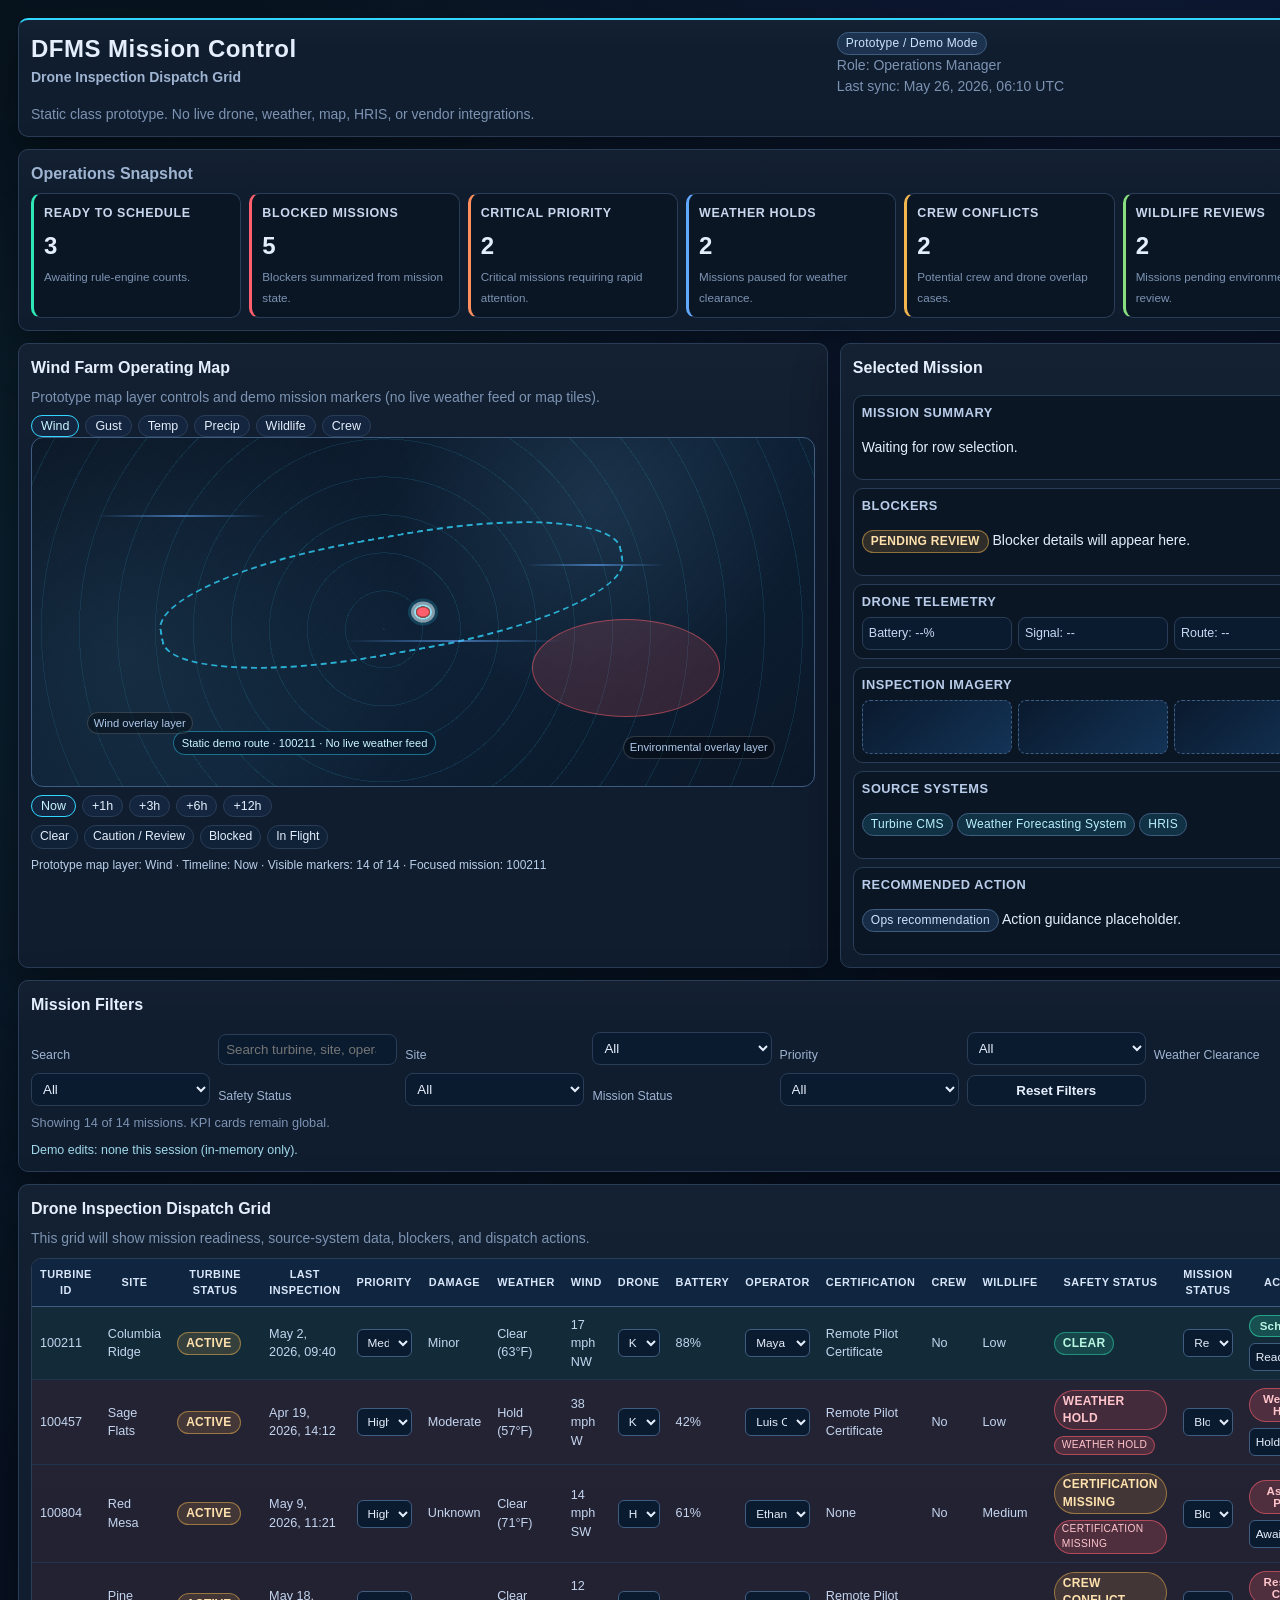
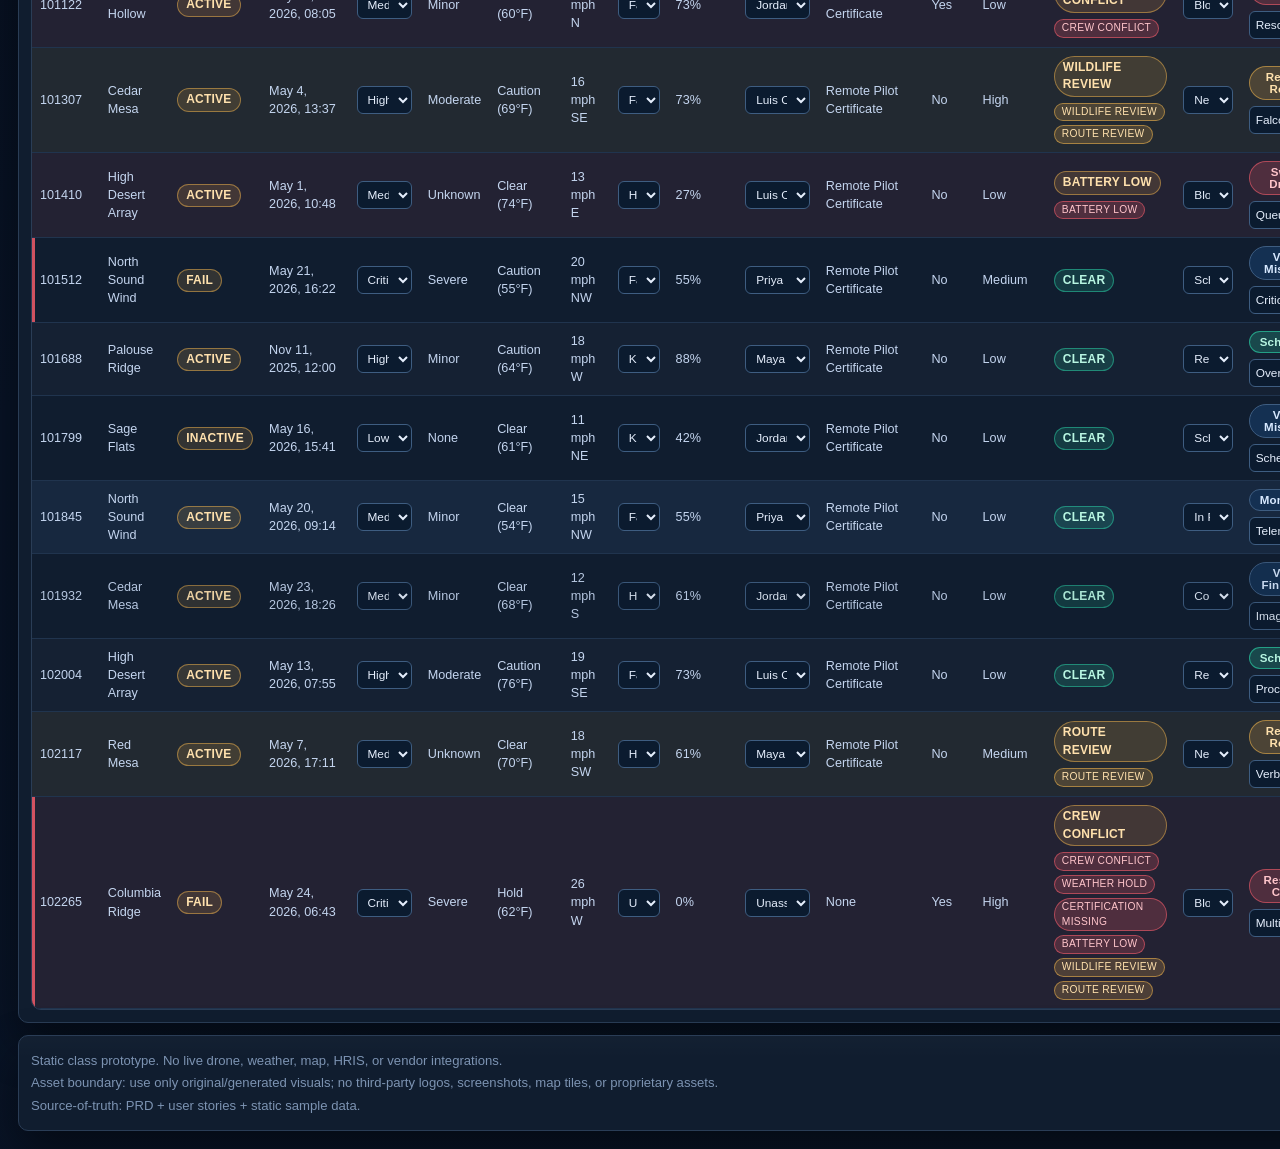
==== commit 20a2324a: "Refine map panel to match ticket-10 self-review checklist" ====
--- a/prototype/index.html
+++ b/prototype/index.html
@@ -38,31 +38,28 @@
       <section id="operations-workspace" aria-label="Upper operations workspace">
         <section id="weather-map-panel" class="panel" aria-label="Weather and map workspace">
           <h2>Wind Farm Operating Map</h2>
-          <p class="header-meta">Static placeholder for turbine markers, weather layers, route previews, and environmental overlays.</p>
-          <div class="map-controls" aria-label="Map layer controls" role="group">
-            <button type="button" class="active">Wind</button><button type="button">Gust</button><button type="button">Temp</button>
-            <button type="button">Precip</button><button type="button">Wildlife</button><button type="button">Crew</button>
+          <p class="header-meta">Prototype map layer controls and demo mission markers (no live weather feed or map tiles).</p>
+          <div id="map-layer-controls" class="map-controls" aria-label="Map layer controls" role="group">
+            <button type="button" class="map-control-button is-active" data-map-layer="Wind">Wind</button><button type="button" class="map-control-button" data-map-layer="Gust">Gust</button><button type="button" class="map-control-button" data-map-layer="Temp">Temp</button>
+            <button type="button" class="map-control-button" data-map-layer="Precip">Precip</button><button type="button" class="map-control-button" data-map-layer="Wildlife">Wildlife</button><button type="button" class="map-control-button" data-map-layer="Crew">Crew</button>
           </div>
-          <div id="map-canvas" role="img" aria-label="Static map canvas placeholder">
-            <div id="map-marker-layer" class="map-layer-label">Turbine markers layer</div>
-            <div id="map-route-layer" class="map-layer-label">Route layer</div>
+          <div id="map-canvas" role="img" aria-label="Prototype static map canvas">
+            <div id="map-marker-layer" aria-label="Prototype mission markers"></div>
+            <div id="map-route-layer" aria-label="Static demo route layer"></div>
             <div id="map-wind-layer" class="map-layer-label">Wind overlay layer</div>
             <div id="map-environment-layer" class="map-layer-label">Environmental overlay layer</div>
-            <span class="map-marker marker-clear marker-a"></span>
-            <span class="map-marker marker-caution marker-b"></span>
-            <span class="map-marker marker-blocked marker-c"></span>
-            <span class="wind-streak streak-a"></span>
-            <span class="wind-streak streak-b"></span>
-            <span class="wind-streak streak-c"></span>
-            <span class="route-line"></span>
-            <span class="environment-zone"></span>
+                        <span class="wind-streak streak-a" aria-hidden="true"></span>
+            <span class="wind-streak streak-b" aria-hidden="true"></span>
+            <span class="wind-streak streak-c" aria-hidden="true"></span>
+            <span class="environment-zone" aria-hidden="true"></span>
           </div>
-          <div class="timeline-row" aria-label="Forecast timeline">
-            <span>Now</span> <span>+1h</span> <span>+3h</span> <span>+6h</span> <span>+12h</span>
+          <div id="map-timeline-controls" class="timeline-row" aria-label="Forecast timeline">
+            <button type="button" class="forecast-chip is-active" data-map-time="Now">Now</button> <button type="button" class="forecast-chip" data-map-time="+1h">+1h</button> <button type="button" class="forecast-chip" data-map-time="+3h">+3h</button> <button type="button" class="forecast-chip" data-map-time="+6h">+6h</button> <button type="button" class="forecast-chip" data-map-time="+12h">+12h</button>
           </div>
           <ul class="map-legend" aria-label="Map legend placeholder">
-            <li>Clear</li><li>Caution</li><li>Blocked</li><li>In Flight</li>
+            <li>Clear</li><li>Caution / Review</li><li>Blocked</li><li>In Flight</li>
           </ul>
+          <p id="map-status-summary" class="map-summary" aria-live="polite">Prototype map layer: Wind · Timeline: Now · Visible markers: 0 of 0 · Focused mission: none</p>
         </section>
 
         <section id="mission-detail-panel" class="panel" aria-label="Selected mission details">
--- a/prototype/styles.css
+++ b/prototype/styles.css
@@ -120,8 +120,8 @@
 .streak-c{left:63%;top:36%;width:18%}
 
 .map-controls,.timeline-row,.map-legend{display:flex;flex-wrap:wrap;gap:6px;margin-top:8px}
-.map-controls button,.timeline-row span{background:#14263f;border:1px solid var(--border);color:var(--text);border-radius:999px;padding:3px 9px;font-size:.78rem}
-.map-controls button.active{border-color:var(--accent);color:#c8f5ff}
+.map-controls button,.timeline-row button{background:#14263f;border:1px solid var(--border);color:var(--text);border-radius:999px;padding:3px 9px;font-size:.78rem;cursor:pointer}
+.map-controls button.active,.timeline-row button.active{border-color:var(--accent);color:#c8f5ff}
 .map-legend{list-style:none;padding:0;margin:8px 0 0}
 .map-legend li{padding:2px 8px;background:#0f2238;border:1px solid var(--border);border-radius:999px;font-size:.76rem}
 
@@ -237,6 +237,36 @@
 
 .ops-note-input {
   margin-top: 6px;
+}
+
+.blocker-chip-wrap {
+  display: flex;
+  flex-wrap: wrap;
+  gap: 4px;
+  margin-top: 6px;
+}
+
+.blocker-chip {
+  display: inline-flex;
+  align-items: center;
+  padding: 1px 7px;
+  border-radius: 999px;
+  border: 1px solid var(--border-strong);
+  font-size: .64rem;
+  letter-spacing: .03em;
+  text-transform: uppercase;
+}
+
+.blocker-chip--hard {
+  background: rgba(255, 95, 109, 0.2);
+  border-color: rgba(255, 95, 109, 0.55);
+  color: #ffc5cb;
+}
+
+.blocker-chip--review {
+  background: rgba(243, 182, 78, 0.2);
+  border-color: rgba(243, 182, 78, 0.55);
+  color: #ffe1ad;
 }
 
 .cell-readonly {
@@ -266,3 +296,37 @@
   font-size: .78rem;
   color: #9fd9ea;
 }
+
+
+#map-marker-points,#map-route-overlay{position:absolute;inset:0}
+.map-marker{transform:translate(-50%,-50%);border:1px solid rgba(0,0,0,.4);cursor:pointer}
+.map-marker--focused{box-shadow:0 0 0 2px rgba(49,215,255,.85),0 0 0 8px rgba(49,215,255,.18)}
+.marker-inflight{background:#62a8ff}
+.map-route-line{position:absolute;left:16%;top:28%;width:60%;height:34%;border:2px dashed rgba(49,215,255,.78);border-radius:45%;transform:rotate(-10deg)}
+.map-route-label{position:absolute;left:18%;bottom:9%;margin:0;padding:3px 8px;border-radius:999px;font-size:.7rem;color:#cbf7ff;background:rgba(10,28,48,.85);border:1px solid rgba(49,215,255,.45)}
+#map-canvas[data-active-layer="precip"] .environment-zone{background:rgba(104, 150, 255, 0.2);border-color:rgba(138,177,255,.6)}
+#map-canvas[data-active-layer="wildlife"] .environment-zone{background:rgba(137,223,127,.2);border-color:rgba(137,223,127,.55)}
+#map-canvas[data-active-layer="crew"] .environment-zone{background:rgba(255,182,110,.2);border-color:rgba(255,182,110,.6)}
+#map-canvas[data-active-layer="temp"] .wind-streak{background:linear-gradient(90deg,transparent,rgba(255,132,102,.9),transparent)}
+#map-canvas[data-active-layer="gust"] .wind-streak{height:3px;opacity:.9}
+.map-summary{margin:8px 0 0;color:#b8cee8;font-size:.75rem}
+
+#map-marker-layer,#map-route-layer{position:absolute;inset:0}
+.map-marker--clear{background:var(--success)}
+.map-marker--caution{background:var(--warning)}
+.map-marker--blocked{background:var(--danger)}
+.map-marker--review{background:#ffd36b}
+.map-marker--in-flight{background:#62a8ff}
+.map-marker--completed{background:#99c5ff;opacity:.8}
+.map-marker--selected{box-shadow:0 0 0 2px rgba(49,215,255,.85),0 0 0 8px rgba(49,215,255,.18)}
+.mission-row--map-focused{outline:1px solid rgba(49,215,255,.6)}
+.map-route-preview{position:absolute;left:16%;top:28%;width:60%;height:34%;border:2px dashed rgba(49,215,255,.78);border-radius:45%;transform:rotate(-10deg)}
+.map-route-preview--review{border-color:rgba(243,182,78,.9)}
+.map-control-button.is-active,.forecast-chip.is-active{border-color:var(--accent);color:#c8f5ff}
+.map-canvas--layer-wind .wind-streak{opacity:.65}
+.map-canvas--layer-gust .wind-streak{height:3px;opacity:.9}
+.map-canvas--layer-temp .wind-streak{background:linear-gradient(90deg,transparent,rgba(255,132,102,.9),transparent)}
+.map-canvas--layer-precip .environment-zone{background:rgba(104,150,255,.2);border-color:rgba(138,177,255,.6)}
+.map-canvas--layer-wildlife .environment-zone{background:rgba(137,223,127,.2);border-color:rgba(137,223,127,.55)}
+.map-canvas--layer-crew .environment-zone{background:rgba(255,182,110,.2);border-color:rgba(255,182,110,.6)}
+#map-status-summary{margin:8px 0 0;color:#b8cee8;font-size:.75rem}
